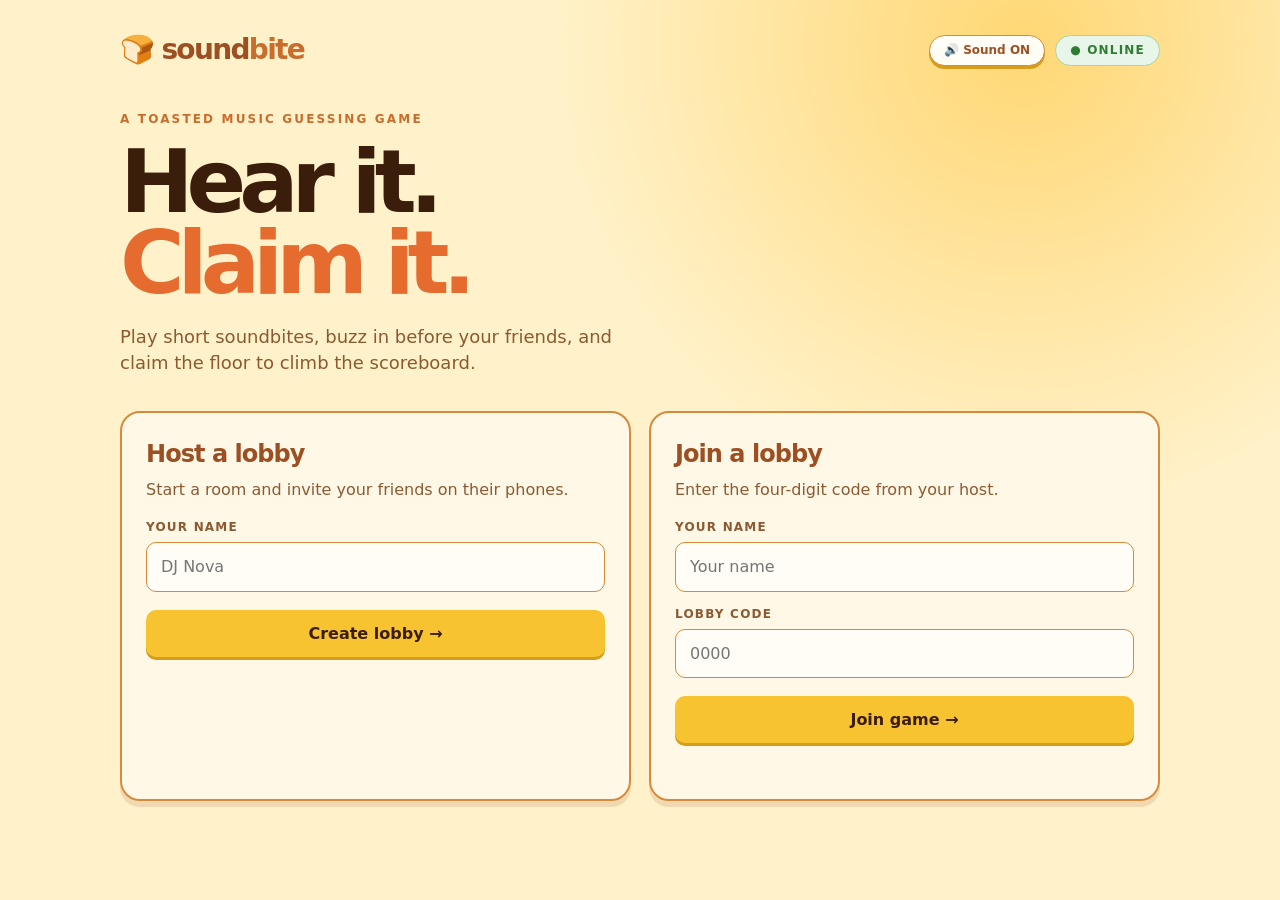
==== static/index.html @ 2cdb6af1 "File structure update" ====
<!doctype html>
<html lang="en">
<head>
  <meta charset="utf-8">
  <meta name="viewport" content="width=device-width, initial-scale=1">
  <title>Soundbite — Toasted Music Guessing</title>
  <link rel="stylesheet" href="styles.css">
</head>
<body>
<main>
  <!-- Global Top Header -->
  <header>
    <div class="brand">🍞 sound<span>bite</span></div>
    <div style="display:flex; align-items:center; gap:10px;">
      <button id="sound-toggle-btn" class="pill-btn sound-btn" title="Toggle audio on this device">🔊 Sound ON</button>
      <div id="connection-pill" class="pill conn-online">● Online</div>
    </div>
  </header>

  <!-- Sound Permission Prompt (if browser autoplay is blocked) -->
  <div id="sound-blocked-banner" class="sound-alert hidden">
    🎵 Audio is currently muted by your browser. <button id="enable-sound-btn" class="small-btn">Tap to enable audio</button>
  </div>

  <!-- SECTION 1: HOME -->
  <section id="home">
    <div class="hero">
      <div class="eyebrow">a toasted music guessing game</div>
      <h1>Hear it.<br><em>Claim it.</em></h1>
      <p>Play short soundbites, buzz in before your friends, and claim the floor to climb the scoreboard.</p>
    </div>

    <!-- Rejoin previous session if available -->
    <div id="rejoin-container" class="card hidden" style="margin-bottom: 20px; border-color: var(--orange);">
      <h3 style="margin: 0 0 6px; color: var(--crust);">Resume previous seat</h3>
      <p style="margin: 0 0 14px; font-size: 14px;">Found an active session from this device.</p>
      <button id="btn-rejoin-last" class="wide" style="background: var(--lime);">Rejoin Lobby</button>
    </div>

    <div class="grid">
      <form class="card" id="host-form">
        <h2>Host a lobby</h2>
        <p>Start a room and invite your friends on their phones.</p>
        <label for="host-name">Your name</label>
        <input id="host-name" maxlength="24" placeholder="DJ Nova" required autocomplete="off">
        <button class="wide" type="submit">Create lobby <span>→</span></button>
        <div class="error" id="host-error"></div>
      </form>

      <form class="card" id="join-form">
        <h2>Join a lobby</h2>
        <p>Enter the four-digit code from your host.</p>
        <label for="join-name">Your name</label>
        <input id="join-name" maxlength="24" placeholder="Your name" required autocomplete="off">
        <label for="join-code">Lobby code</label>
        <input id="join-code" inputmode="numeric" pattern="\d{4}" maxlength="4" placeholder="0000" required autocomplete="off">
        <button class="wide" type="submit">Join game <span>→</span></button>
        <div class="error" id="join-error"></div>
      </form>
    </div>
  </section>

  <!-- SECTION 2: LOBBY -->
  <section id="lobby" class="hidden">
    <div class="topline">
      <div>
        <div class="code"><small>lobby code</small><span id="lobby-code">0000</span></div>
      </div>
      <button class="secondary" id="btn-leave-lobby">Leave lobby</button>
    </div>

    <div class="grid" style="margin-top:26px">
      <!-- Player Roster -->
      <div class="card">
        <h2>Players <span id="player-count">(0)</span></h2>
        <p>Share the four-digit code. Anyone can join at any time.</p>
        <div class="players" id="lobby-players"></div>
      </div>

      <!-- Host Controls -->
      <div class="card" id="host-controls">
        <h2>Round Setup</h2>
        <p>Choose the game mode and playlist for the upcoming round.</p>
        <label for="mode-select">Game Mode</label>
        <select id="mode-select">
          <option value="race" selected>Typing Race (Everyone types)</option>
          <option value="buzzer">Buzzer Mode (Buzz & claim floor)</option>
        </select>

        <label for="playlist-select">Song Library</label>
        <select id="playlist-select"></select>

        <button class="wide" id="btn-start-round">Serve soundbite <span>▶</span></button>
        <div class="error" id="lobby-error"></div>
      </div>

      <!-- Player Waiting Card -->
      <div class="card hidden" id="waiting-card">
        <h2>You're in.</h2>
        <p>Wait for the host to serve the next soundbite.</p>
        <div class="wave">♪ ♫ ♪</div>
      </div>
    </div>
  </section>

  <!-- SECTION 3: ACTIVE GAME / ROUND -->
  <section id="game" class="hidden">
    <div class="topline">
      <div style="display:flex; align-items:center; gap:12px;">
        <div class="pill">lobby <span id="game-code">0000</span></div>
        <div id="game-mode-badge" class="pill" style="border-color:var(--bread);">Buzzer</div>
      </div>
      <div style="display:flex; align-items:center; gap:12px;">
        <div class="timer" id="round-timer">12s left</div>
        <button id="btn-leave-match" class="secondary" type="button">Leave match</button>
      </div>
    </div>

    <div class="game-layout" style="margin-top:18px">
      <div class="card">
        <h2 id="round-heading">Name that sound</h2>

        <!-- Soundbite Audio Player -->
        <div class="audio-box" id="audio-container">
          <div class="wave" id="audio-wave">♪ ♫ ♪</div>
          <div id="audio-status-hint" style="font-size:13px; color:var(--muted); margin-top:8px;">Listen closely...</div>
          <button id="play-sound-btn" class="secondary" type="button">▶ Play sound</button>
        </div>

        <!-- Buzzer Button -->
        <button id="buzz-btn" class="buzz-button buzz-waiting" type="button">
          🔔 BUZZ IN
        </button>

        <!-- Answer Form (Typing starts immediately!) -->
        <form id="answer-form" class="answer-row hidden" style="margin-top:16px;">
          <input id="answer-input" placeholder="Type the song title..." autocomplete="off" required>
          <button id="answer-submit-btn" type="submit">Submit</button>
        </form>

        <div class="status" id="answer-status"></div>

        <!-- REVEAL CARD (Appears when round is revealed) -->
        <div id="reveal-card" class="reveal-card hidden">
          <h3 id="reveal-title">Song Title</h3>
          <div id="reveal-winner" style="font-size:15px; font-weight:bold; color:var(--crust);"></div>

          <!-- Host Next Round Controls -->
          <div id="host-next-controls" class="hidden" style="margin-top: 18px; display:flex; gap:10px;">
            <button id="btn-next-round" style="flex:1;">Next Round ▶</button>
            <button id="btn-finish-game" class="secondary">End Game ⏹</button>
          </div>
        </div>

        <!-- Live Round Events Feed -->
        <div class="feed" id="game-feed"></div>
      </div>

      <!-- Scoreboard Sidebar -->
      <div class="card">
        <h2>Scoreboard</h2>
        <div class="players" id="game-scoreboard"></div>
      </div>
    </div>
  </section>

  <!-- DEBUG PANEL (Visible with ?debug=1) -->
  <aside id="debug-panel" class="debug-panel hidden">
    <div class="debug-header">
      <strong>🛠 Debug & Offline Demo Panel</strong>
      <button id="debug-toggle-expand" style="padding:2px 8px; font-size:11px;">Min</button>
    </div>
    <div id="debug-body" class="debug-body">
      <div class="debug-row">
        <label><input type="checkbox" id="debug-offline-toggle"> <strong>Simulate Disconnected</strong></label>
      </div>
      <div class="debug-row">
        <label><input type="checkbox" id="debug-pause-outbox"> Pause Outbox Flush</label>
      </div>
      <div class="debug-row">
        <label>Latency:
          <select id="debug-latency-select">
            <option value="0">0 ms (Instant)</option>
            <option value="200">200 ms (Normal 4G)</option>
            <option value="800">800 ms (High Lag)</option>
          </select>
        </label>
      </div>
      <hr style="border:0; border-top:1px solid rgba(255,255,255,0.15); margin:8px 0;">
      <div class="debug-telemetry">
        <div>Clock Offset: <span id="debug-offset">0</span> ms</div>
        <div>NTP RTT: <span id="debug-rtt">0</span> ms</div>
        <div>Conn State: <span id="debug-conn">online</span></div>
        <div>Outbox Queue: <span id="debug-outbox">0</span> actions</div>
        <div>Estimated Server Now: <span id="debug-server-time">0</span></div>
      </div>
    </div>
  </aside>
</main>

<script type="module" src="app.js?v=9"></script>
</body>
</html>
---- static/styles.css ----
:root {
  --ink: #3b1d0b;
  --muted: #8b5a32;
  --bg: #fff1c9;
  --panel: #fff9e9;
  --line: #d68b3c;
  --lime: #f7c331;
  --orange: #e56b2f;
  --bread: #c96d2d;
  --crust: #9c4f23;
  --green: #2e7d32;
  --red: #c62828;
}

* { box-sizing: border-box; }

body {
  margin: 0;
  background: radial-gradient(circle at 80% 5%, #ffd875 0, transparent 35%), var(--bg);
  color: var(--ink);
  font: 16px/1.45 Inter, ui-sans-serif, system-ui, sans-serif;
  min-height: 100vh;
}

main {
  width: min(1040px, calc(100% - 32px));
  margin: auto;
  padding: 30px 0 64px;
  position: relative;
}

header {
  display: flex;
  justify-content: space-between;
  align-items: center;
  margin-bottom: 40px;
}

.brand {
  font-weight: 900;
  letter-spacing: -.06em;
  font-size: 28px;
  color: var(--crust);
}
.brand span { color: var(--bread); }

.pill {
  border: 1px solid var(--line);
  padding: 6px 14px;
  border-radius: 99px;
  color: var(--muted);
  font-size: 12px;
  text-transform: uppercase;
  letter-spacing: .1em;
  font-weight: 700;
  display: inline-flex;
  align-items: center;
  gap: 6px;
}

.pill-btn {
  border: 1px solid var(--line);
  padding: 6px 14px;
  border-radius: 99px;
  background: #fffdf5;
  color: var(--crust);
  font-size: 12px;
  font-weight: 800;
  cursor: pointer;
}

.conn-online { background: #e8f5e9; color: #2e7d32; border-color: #a5d6a7; }
.conn-reconnecting { background: #fffde7; color: #f57f17; border-color: #fff59d; }
.conn-offline { background: #ffebee; color: #c62828; border-color: #ef9a9a; }

.sound-alert {
  background: #fff3cd;
  border: 1px solid #ffeeba;
  color: #856404;
  padding: 10px 16px;
  border-radius: 10px;
  margin-bottom: 20px;
  font-size: 14px;
  display: flex;
  justify-content: space-between;
  align-items: center;
}
.small-btn {
  padding: 4px 10px;
  font-size: 12px;
  border-radius: 6px;
  border: 1px solid #d68b3c;
  background: var(--lime);
  color: var(--ink);
  font-weight: bold;
  cursor: pointer;
  margin: 0;
  width: auto;
}

.hero { max-width: 700px; margin-bottom: 35px; }
.eyebrow {
  color: var(--bread);
  font-weight: 900;
  text-transform: uppercase;
  letter-spacing: .18em;
  font-size: 12px;
  margin-bottom: 14px;
}
h1 {
  font-size: clamp(48px, 8vw, 88px);
  letter-spacing: -.08em;
  line-height: .92;
  margin: 0 0 20px;
}
h1 em { color: var(--orange); font-style: normal; }
.hero p { color: var(--muted); font-size: 18px; max-width: 520px; margin: 0; }

.grid { display: grid; grid-template-columns: repeat(2, minmax(0, 1fr)); gap: 18px; }
.game-layout { display: grid; grid-template-columns: 1.35fr .65fr; gap: 18px; }

.card {
  background: rgba(255, 249, 233, .95);
  border: 2px solid var(--line);
  border-radius: 20px;
  padding: 24px;
  box-shadow: 0 6px 0 rgba(156, 79, 35, .15);
}
.card h2 { margin: 0 0 6px; letter-spacing: -.04em; font-size: 24px; color: var(--crust); }
.card p { color: var(--muted); margin: 0 0 18px; }

label {
  color: var(--muted);
  display: block;
  font-size: 12px;
  text-transform: uppercase;
  letter-spacing: .1em;
  margin: 14px 0 6px;
  font-weight: 700;
}
input, select, button { font: inherit; border-radius: 10px; }
input, select {
  width: 100%;
  padding: 12px 14px;
  border: 1px solid var(--line);
  background: #fffdf5;
  color: var(--ink);
  outline: none;
}
input:focus, select:focus { border-color: var(--orange); }

button {
  border: 0;
  padding: 12px 16px;
  font-weight: 800;
  cursor: pointer;
  background: var(--lime);
  color: var(--ink);
  box-shadow: 0 3px 0 #d59d1b;
}
button.secondary {
  background: transparent;
  color: var(--crust);
  border: 1px solid var(--line);
  box-shadow: none;
}
button:disabled { opacity: .45; cursor: not-allowed; }
.wide { width: 100%; margin-top: 18px; }
.error { color: var(--orange); min-height: 22px; margin-top: 10px; font-size: 14px; }
.hidden { display: none !important; }

.topline { display: flex; justify-content: space-between; align-items: center; gap: 20px; }
.code { color: var(--crust); font: 900 44px/1 monospace; letter-spacing: .08em; }
.code small { font: 12px sans-serif; color: var(--muted); display: block; letter-spacing: .1em; margin-bottom: 6px; }

.players { margin: 20px 0; display: grid; gap: 8px; }
.player {
  padding: 12px 14px;
  border: 1px solid var(--line);
  border-radius: 12px;
  display: flex;
  justify-content: space-between;
  align-items: center;
  background: #fffdf8;
}
.player.dimmed { opacity: 0.45; }
.score { color: var(--crust); font-weight: 800; }
.dot { display: inline-block; width: 8px; height: 8px; border-radius: 50%; margin-right: 8px; }
.dot.online { background: #2e7d32; }
.dot.offline { background: #b0bec5; }

.audio-box {
  text-align: center;
  padding: 30px 16px;
  background: #ffe3a2;
  border: 2px dashed var(--bread);
  border-radius: 16px;
  margin: 16px 0;
  position: relative;
  overflow: hidden;
}
.wave {
  font-size: 40px;
  letter-spacing: 8px;
  color: var(--orange);
  animation: pulse 1.2s ease-in-out infinite alternate;
}
@keyframes pulse {
  from { opacity: .35; transform: scaleY(.75); }
  to { opacity: 1; transform: scaleY(1.05); }
}

.timer { color: var(--orange); font-weight: 800; font-size: 20px; }

/* Tactile Big Buzzer Button with states */
.buzz-button {
  width: 100%;
  font-size: 24px;
  padding: 22px;
  border-radius: 16px;
  text-transform: uppercase;
  letter-spacing: 0.05em;
  transition: all 0.15s ease;
  user-select: none;
  touch-action: manipulation;
  margin-top: 10px;
}
.buzz-waiting {
  background: var(--orange);
  color: #fff9ea;
  box-shadow: 0 6px 0 #a94116;
}
.buzz-waiting:active {
  transform: translateY(4px);
  box-shadow: 0 2px 0 #a94116;
}
.buzz-confirming {
  background: #ffa726;
  color: #fff;
  box-shadow: 0 4px 0 #e65100;
  animation: pulse-border 0.8s infinite alternate;
}
.buzz-locking {
  background: #ab47bc;
  color: #fff;
  box-shadow: 0 4px 0 #7b1fa2;
}
.buzz-floor-holder {
  background: #43a047;
  color: #fff;
  box-shadow: 0 6px 0 #2e7d32;
}
.buzz-floor-other {
  background: #78909c;
  color: #eceff1;
  box-shadow: 0 4px 0 #455a64;
  cursor: not-allowed;
}
.buzz-eliminated {
  background: #e0e0e0;
  color: #9e9e9e;
  box-shadow: none;
  cursor: not-allowed;
}

.answer-row { display: flex; gap: 10px; }
.answer-row input { flex: 1; }
.answer-row button { white-space: nowrap; width: auto; margin: 0; }

.feed { margin-top: 16px; color: var(--muted); font-size: 14px; }
.feed b { color: var(--crust); }
.status { color: var(--orange); min-height: 24px; margin-top: 12px; font-weight: 700; }

.reveal-card {
  background: #fff2d6;
  border: 2px solid var(--bread);
  border-radius: 14px;
  padding: 16px 20px;
  margin-top: 16px;
}
.reveal-card h3 { margin: 0; font-size: 20px; color: var(--crust); }

/* Debug Panel */
.debug-panel {
  position: fixed;
  bottom: 12px;
  right: 12px;
  background: rgba(38, 22, 12, 0.95);
  color: #ffe6c4;
  border: 1px solid var(--line);
  border-radius: 12px;
  padding: 12px 16px;
  font-size: 12px;
  max-width: 320px;
  z-index: 9999;
  box-shadow: 0 8px 24px rgba(0, 0, 0, 0.35);
}
.debug-header { display: flex; justify-content: space-between; align-items: center; margin-bottom: 8px; }
.debug-row { margin: 6px 0; }
.debug-row select { padding: 4px; font-size: 11px; width: auto; color: #000; }
.debug-telemetry { line-height: 1.6; font-family: monospace; }

@media (max-width: 700px) {
  main { padding-top: 20px; }
  header { margin-bottom: 30px; }
  .grid, .game-layout { grid-template-columns: 1fr; }
  .card { padding: 18px; }
  .code { font-size: 36px; }
}
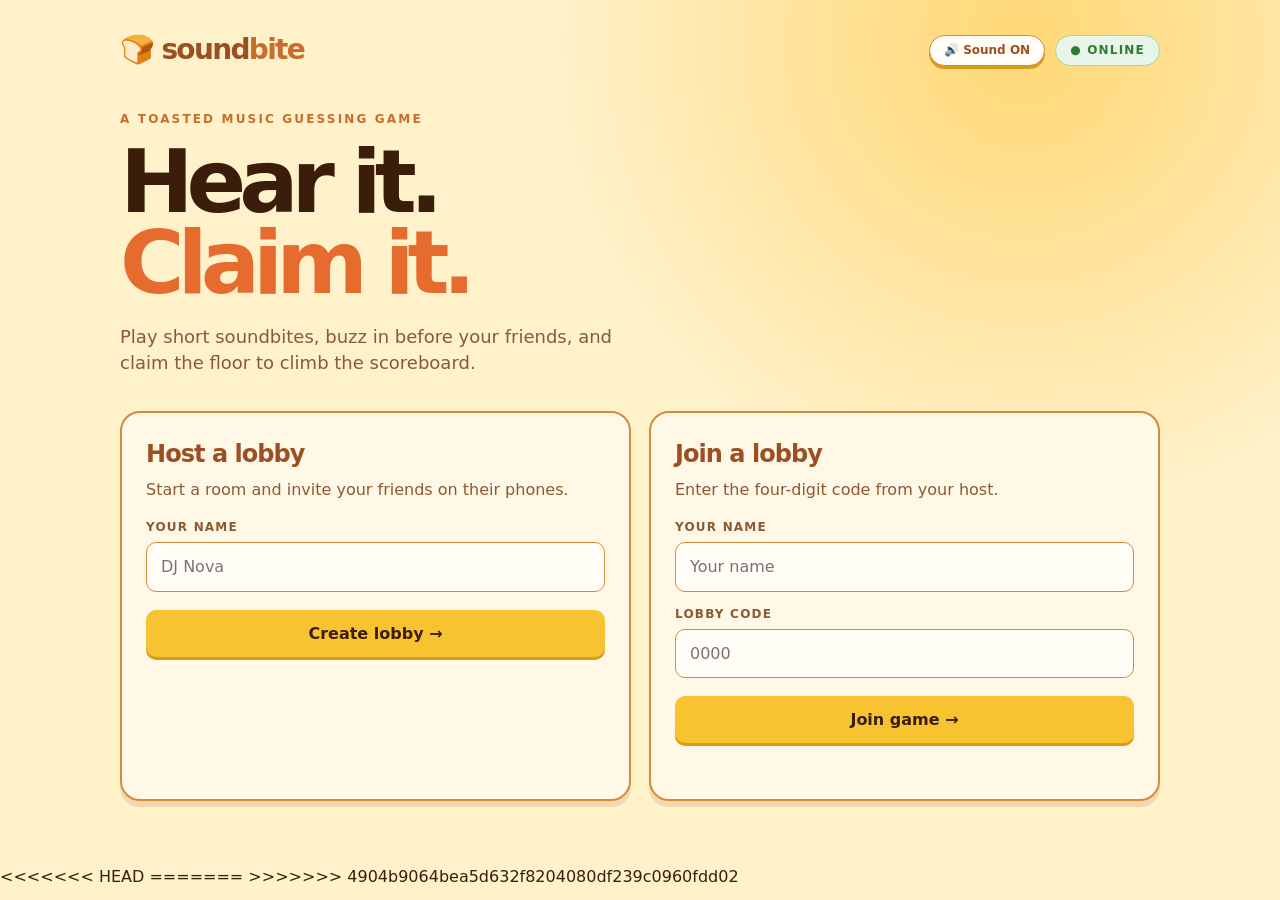
==== commit 981260f9: "AK added qrcode" ====
--- a/static/index.html
+++ b/static/index.html
@@ -65,6 +65,7 @@
     <div class="topline">
       <div>
         <div class="code"><small>lobby code</small><span id="lobby-code">0000</span></div>
+        <div id="join-qr"></div>
       </div>
       <button class="secondary" id="btn-leave-lobby">Leave lobby</button>
     </div>
@@ -87,12 +88,26 @@
           <option value="buzzer">Buzzer Mode (Buzz & claim floor)</option>
         </select>
 
+        <label for="audio-direction-select">Song direction</label>
+        <select id="audio-direction-select">
+          <option value="normal" selected>Normal</option>
+          <option value="reverse">Reversed</option>
+        </select>
+
         <label for="playlist-select">Song Library</label>
         <select id="playlist-select"></select>
 
         <button class="wide" id="btn-start-round">Serve soundbite <span>▶</span></button>
         <div class="error" id="lobby-error"></div>
       </div>
+
+      <form class="card" id="upload-form">
+        <h2>Add your own MP3</h2>
+        <p>Upload a song for everyone in this lobby to use.</p>
+        <input id="mp3-files" type="file" accept=".mp3,audio/mpeg" multiple>
+        <button class="wide" type="submit">Upload MP3s</button>
+        <div class="error" id="upload-status"></div>
+      </form>
 
       <!-- Player Waiting Card -->
       <div class="card hidden" id="waiting-card">
@@ -120,10 +135,15 @@
       <div class="card">
         <h2 id="round-heading">Name that sound</h2>
 
-        <!-- Soundbite Audio Player -->
+        <!-- Soundbite Audio Player & Hidden YouTube Mount -->
         <div class="audio-box" id="audio-container">
           <div class="wave" id="audio-wave">♪ ♫ ♪</div>
           <div id="audio-status-hint" style="font-size:13px; color:var(--muted); margin-top:8px;">Listen closely...</div>
+          <!-- Hidden YouTube Player Container (min 200x200 for API compliance, hidden behind curtain) -->
+          <div id="youtube-curtain" class="youtube-curtain">
+            <div id="youtube-player-mount"></div>
+            <div id="youtube-direct-mount"></div>
+          </div>
           <button id="play-sound-btn" class="secondary" type="button">▶ Play sound</button>
         </div>
 
@@ -143,6 +163,7 @@
         <!-- REVEAL CARD (Appears when round is revealed) -->
         <div id="reveal-card" class="reveal-card hidden">
           <h3 id="reveal-title">Song Title</h3>
+          <p id="reveal-artist" style="margin: 4px 0 14px; font-weight:600; color:var(--muted);">Artist Name</p>
           <div id="reveal-winner" style="font-size:15px; font-weight:bold; color:var(--crust);"></div>
 
           <!-- Host Next Round Controls -->
@@ -198,6 +219,10 @@
   </aside>
 </main>
 
-<script type="module" src="app.js?v=9"></script>
+<<<<<<< HEAD
+<script src="vendor/qrcode.js"></script>
+=======
+>>>>>>> 4904b9064bea5d632f8204080df239c0960fdd02
+<script type="module" src="app.js?v=11"></script>
 </body>
 </html>
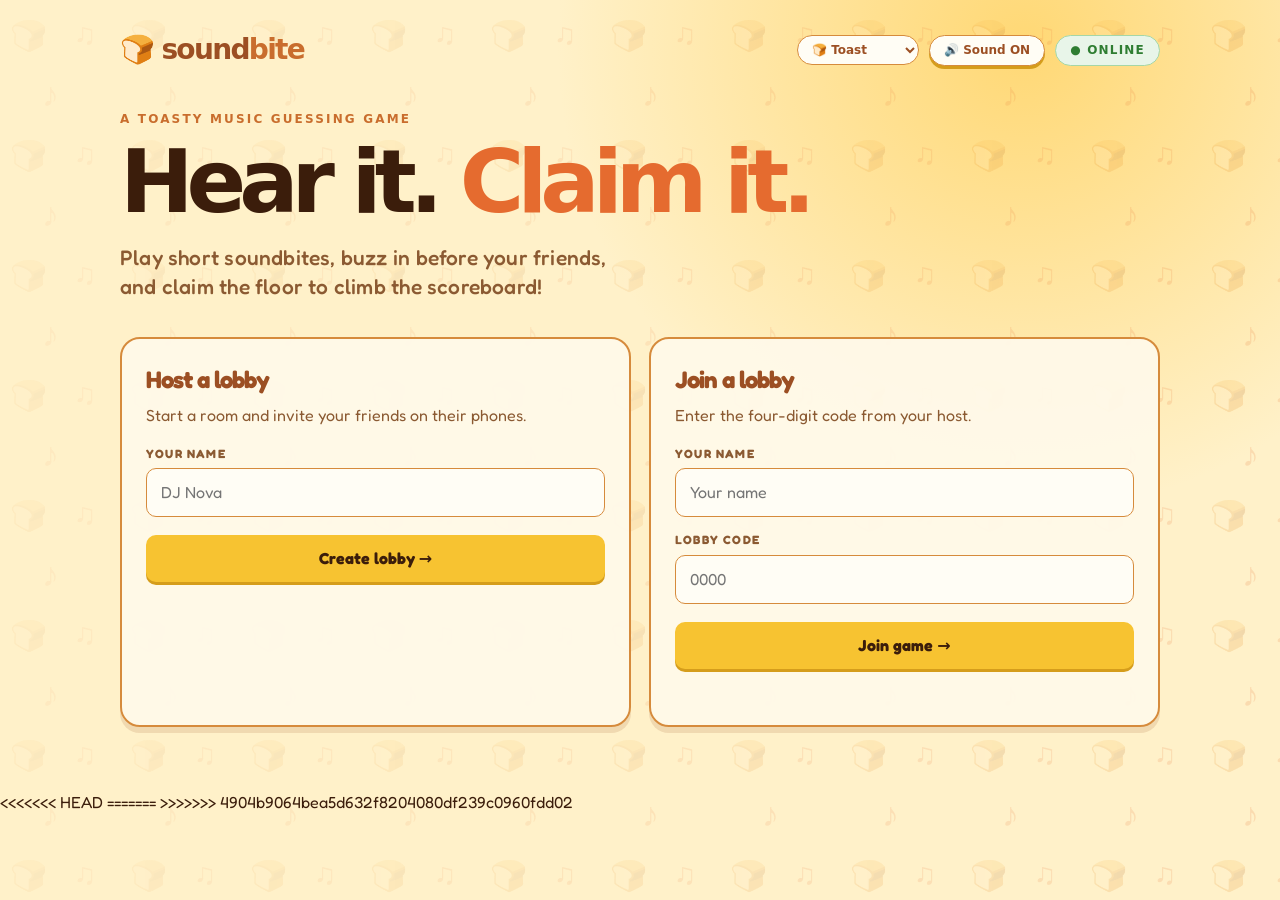
==== commit 026ef061: "Ive made changes to the frontend." ====
--- a/static/index.html
+++ b/static/index.html
@@ -3,15 +3,25 @@
 <head>
   <meta charset="utf-8">
   <meta name="viewport" content="width=device-width, initial-scale=1">
-  <title>Soundbite — Toasted Music Guessing</title>
+  <title>Soundbite — Toasty Music Guessing</title>
   <link rel="stylesheet" href="styles.css">
+  <!-- Apply the saved colour theme before the page draws (avoids a flash of the default theme) -->
+  <script>
+    try { document.documentElement.dataset.theme = localStorage.getItem('soundbite_theme') || 'toast'; } catch (e) {}
+  </script>
 </head>
 <body>
 <main>
   <!-- Global Top Header -->
   <header>
     <div class="brand">🍞 sound<span>bite</span></div>
-    <div style="display:flex; align-items:center; gap:10px;">
+    <div style="display:flex; align-items:center; gap:10px; flex-wrap:wrap; justify-content:flex-end;">
+      <select id="theme-select" class="pill-btn" title="Colour theme" aria-label="Colour theme">
+        <option value="toast">🍞 Toast</option>
+        <option value="midnight">🌙 Midnight</option>
+        <option value="mint">🌿 Mint</option>
+        <option value="berry">🍓 Berry</option>
+      </select>
       <button id="sound-toggle-btn" class="pill-btn sound-btn" title="Toggle audio on this device">🔊 Sound ON</button>
       <div id="connection-pill" class="pill conn-online">● Online</div>
     </div>
@@ -25,9 +35,9 @@
   <!-- SECTION 1: HOME -->
   <section id="home">
     <div class="hero">
-      <div class="eyebrow">a toasted music guessing game</div>
-      <h1>Hear it.<br><em>Claim it.</em></h1>
-      <p>Play short soundbites, buzz in before your friends, and claim the floor to climb the scoreboard.</p>
+      <div class="eyebrow">a toasty music guessing game</div>
+      <h1>Hear it. <em>Claim it.</em></h1>
+      <p>Play short soundbites, buzz in before your friends, and claim the floor to climb the scoreboard! </p>
     </div>
 
     <!-- Rejoin previous session if available -->
@@ -74,14 +84,14 @@
       <!-- Player Roster -->
       <div class="card">
         <h2>Players <span id="player-count">(0)</span></h2>
-        <p>Share the four-digit code. Anyone can join at any time.</p>
+        <p>Share the four-digit code or the QR code presented above. Anyone can join at any time.</p>
         <div class="players" id="lobby-players"></div>
       </div>
 
       <!-- Host Controls -->
       <div class="card" id="host-controls">
         <h2>Round Setup</h2>
-        <p>Choose the game mode and playlist for the upcoming round.</p>
+        <p>Choose the game mode, song direction and playlist for the upcoming round.</p>
         <label for="mode-select">Game Mode</label>
         <select id="mode-select">
           <option value="race" selected>Typing Race (Everyone types)</option>
@@ -223,6 +233,6 @@
 <script src="vendor/qrcode.js"></script>
 =======
 >>>>>>> 4904b9064bea5d632f8204080df239c0960fdd02
-<script type="module" src="app.js?v=11"></script>
+<script type="module" src="app.js?v=15"></script>
 </body>
 </html>
--- a/static/styles.css
+++ b/static/styles.css
@@ -10,16 +10,117 @@
   --crust: #9c4f23;
   --green: #2e7d32;
   --red: #c62828;
+  --glow: #ffd875;            /* soft blob in the top-right corner */
+  --surface: #fffdf5;         /* inputs, pill buttons */
+  --surface-2: #fffdf8;       /* player rows */
+  --card-bg: rgba(255, 249, 233, .95);
+  --card-shadow: rgba(156, 79, 35, .15);
+  --btn-text: var(--ink);     /* text on the main (yellow) buttons */
+  --btn-shadow: #d59d1b;
+  --audio-bg: #ffe3a2;
+  --reveal-bg: #fff2d6;
+  --pattern-opacity: .16;
+}
+
+/* ---------- Colour themes (picked with the theme dropdown in the header) ---------- */
+:root[data-theme="midnight"] {
+  color-scheme: dark;
+  --ink: #f3eefe;
+  --muted: #a99fc4;
+  --bg: #14121f;
+  --panel: #1d1a2e;
+  --line: #4b3f72;
+  --lime: #a78bfa;
+  --orange: #f472b6;
+  --bread: #c084fc;
+  --crust: #e9d5ff;
+  --glow: #3b2a6b;
+  --surface: #1d1a2e;
+  --surface-2: #221e36;
+  --card-bg: rgba(29, 26, 46, .95);
+  --card-shadow: rgba(0, 0, 0, .35);
+  --btn-text: #14121f;
+  --btn-shadow: #7c5cd6;
+  --audio-bg: #2a2347;
+  --reveal-bg: #2a2347;
+  --pattern-opacity: .12;
+}
+:root[data-theme="mint"] {
+  --ink: #0d3b3a;
+  --muted: #3f7a76;
+  --bg: #e6f7f5;
+  --panel: #f0fdfa;
+  --line: #4fb3a9;
+  --lime: #2dd4bf;
+  --orange: #0284c7;
+  --bread: #14b8a6;
+  --crust: #0f766e;
+  --glow: #a7f3d0;
+  --surface: #f6fffd;
+  --surface-2: #f2fbfa;
+  --card-bg: rgba(240, 253, 250, .95);
+  --card-shadow: rgba(15, 118, 110, .15);
+  --btn-shadow: #14a394;
+  --audio-bg: #c9f2ec;
+  --reveal-bg: #dcf7f2;
+}
+:root[data-theme="berry"] {
+  --ink: #4a0d2b;
+  --muted: #9b4a6f;
+  --bg: #fff0f5;
+  --panel: #fff5fa;
+  --line: #e47aa5;
+  --lime: #ff8fb8;
+  --orange: #e0367a;
+  --bread: #d1477f;
+  --crust: #a3245a;
+  --glow: #ffc2d9;
+  --surface: #fff8fb;
+  --surface-2: #fffafc;
+  --card-bg: rgba(255, 245, 250, .95);
+  --card-shadow: rgba(163, 36, 90, .15);
+  --btn-shadow: #d9668f;
+  --audio-bg: #ffd6e6;
+  --reveal-bg: #ffe4ef;
+}
+
+#theme-select {
+  width: auto;
+  padding: 6px 10px;
+  background: var(--surface);
 }
 
 * { box-sizing: border-box; }
 
 body {
   margin: 0;
-  background: radial-gradient(circle at 80% 5%, #ffd875 0, transparent 35%), var(--bg);
+  background: radial-gradient(circle at 80% 5%, var(--glow) 0, transparent 35%), var(--bg);
   color: var(--ink);
   font: 16px/1.45 Inter, ui-sans-serif, system-ui, sans-serif;
   min-height: 100vh;
+}
+
+body::before {
+  content: "";
+  position: fixed;
+  inset: 0;
+  z-index: -1;
+  /* Fade: strongest on the right, fainter (but still there) on the left */
+  -webkit-mask-image: linear-gradient(to left, #000 0%, rgba(0, 0, 0, .35) 90%);
+  mask-image: linear-gradient(to left, #000 0%, rgba(0, 0, 0, .35) 90%);
+  pointer-events: none;
+  opacity: var(--pattern-opacity);
+  background-image: url("data:image/svg+xml,%3Csvg xmlns='http://www.w3.org/2000/svg' width='120' height='120'%3E%3Ctext x='10' y='46' font-size='30'%3E%F0%9F%8D%9E%3C/text%3E%3Ctext x='74' y='44' font-size='30' fill='%23e56b2f'%3E%E2%99%AB%3C/text%3E%3Ctext x='42' y='106' font-size='34' fill='%23e56b2f'%3E%E2%99%AA%3C/text%3E%3C/svg%3E");
+  background-size: 120px 120px;
+  animation: pattern-scroll 12s linear infinite;
+}
+@keyframes pattern-scroll {
+  /* Moves right to left; the fade stays still */
+  from { background-position: 0 0; }
+  to   { background-position: -120px 0; }
+}
+@media (prefers-reduced-motion: reduce) {
+  body::before { animation: none; }
 }
 
 main {
@@ -33,6 +134,8 @@
   display: flex;
   justify-content: space-between;
   align-items: center;
+  flex-wrap: wrap; /* on phones, the controls drop below the logo instead of squashing it */
+  gap: 10px;
   margin-bottom: 40px;
 }
 
@@ -41,6 +144,7 @@
   letter-spacing: -.06em;
   font-size: 28px;
   color: var(--crust);
+  white-space: nowrap;
 }
 .brand span { color: var(--bread); }
 
@@ -62,7 +166,7 @@
   border: 1px solid var(--line);
   padding: 6px 14px;
   border-radius: 99px;
-  background: #fffdf5;
+  background: var(--surface);
   color: var(--crust);
   font-size: 12px;
   font-weight: 800;
@@ -89,7 +193,7 @@
   padding: 4px 10px;
   font-size: 12px;
   border-radius: 6px;
-  border: 1px solid #d68b3c;
+  border: 1px solid var(--line);
   background: var(--lime);
   color: var(--ink);
   font-weight: bold;
@@ -116,15 +220,38 @@
 h1 em { color: var(--orange); font-style: normal; }
 .hero p { color: var(--muted); font-size: 18px; max-width: 520px; margin: 0; }
 
+/* Fredoka: round, friendly font for the home page tagline (stored locally so it works offline) */
+@font-face {
+  font-family: 'Fredoka';
+  font-style: normal;
+  font-weight: 300 700;
+  font-display: swap;
+  src: url('fonts/fredoka-latin.woff2') format('woff2');
+}
+/* Fredoka for the tagline and everything below it (cards, forms, buttons, lobby, game) */
+body {
+  font-family: 'Fredoka', Inter, ui-sans-serif, system-ui, sans-serif;
+}
+/* ...but keep the original font for the top of the page: header, eyebrow and big headline */
+header, .eyebrow, h1 {
+  font-family: Inter, ui-sans-serif, system-ui, sans-serif;
+}
+.hero p {
+  font-weight: 500;
+  font-size: 21px;
+  line-height: 1.4;
+  letter-spacing: .01em;
+}
+
 .grid { display: grid; grid-template-columns: repeat(2, minmax(0, 1fr)); gap: 18px; }
 .game-layout { display: grid; grid-template-columns: 1.35fr .65fr; gap: 18px; }
 
 .card {
-  background: rgba(255, 249, 233, .95);
+  background: var(--card-bg);
   border: 2px solid var(--line);
   border-radius: 20px;
   padding: 24px;
-  box-shadow: 0 6px 0 rgba(156, 79, 35, .15);
+  box-shadow: 0 6px 0 var(--card-shadow);
 }
 .card h2 { margin: 0 0 6px; letter-spacing: -.04em; font-size: 24px; color: var(--crust); }
 .card p { color: var(--muted); margin: 0 0 18px; }
@@ -143,7 +270,7 @@
   width: 100%;
   padding: 12px 14px;
   border: 1px solid var(--line);
-  background: #fffdf5;
+  background: var(--surface);
   color: var(--ink);
   outline: none;
 }
@@ -155,8 +282,8 @@
   font-weight: 800;
   cursor: pointer;
   background: var(--lime);
-  color: var(--ink);
-  box-shadow: 0 3px 0 #d59d1b;
+  color: var(--btn-text);
+  box-shadow: 0 3px 0 var(--btn-shadow);
 }
 button.secondary {
   background: transparent;
@@ -166,12 +293,69 @@
 }
 button:disabled { opacity: .45; cursor: not-allowed; }
 .wide { width: 100%; margin-top: 18px; }
+
+/* Home + lobby buttons: lift on hover, squish on press, bounce after click */
+:is(#home, #lobby) button {
+  transition: transform .15s ease, box-shadow .15s ease, filter .15s ease, background-color .15s ease;
+}
+:is(#home, #lobby) button span {
+  display: inline-block;
+  transition: transform .2s ease;
+}
+:is(#home, #lobby) button:not(.secondary):not(:disabled):hover {
+  transform: translateY(-3px) scale(1.02);
+  box-shadow: 0 6px 0 var(--btn-shadow);
+  filter: brightness(1.05);
+}
+:is(#home, #lobby) button:not(:disabled):hover span {
+  transform: translateX(5px); /* arrow nudges right */
+}
+:is(#home, #lobby) button:not(.secondary):not(:disabled):active {
+  transform: translateY(2px) scale(.98);
+  box-shadow: 0 1px 0 var(--btn-shadow);
+  transition-duration: .05s;
+}
+/* Outline buttons (e.g. "Leave lobby"): gentler lift + light fill */
+:is(#home, #lobby) button.secondary:not(:disabled):hover {
+  transform: translateY(-2px);
+  background-color: var(--surface);
+  box-shadow: 0 4px 0 var(--card-shadow);
+}
+:is(#home, #lobby) button.secondary:not(:disabled):active {
+  transform: translateY(1px) scale(.98);
+  box-shadow: none;
+  transition-duration: .05s;
+}
+:is(#home, #lobby) button.btn-pop {
+  animation: btn-pop .35s ease;
+}
+@keyframes btn-pop {
+  0%   { transform: scale(.96); }
+  45%  { transform: scale(1.05); }
+  100% { transform: scale(1); }
+}
+@media (prefers-reduced-motion: reduce) {
+  :is(#home, #lobby) button, :is(#home, #lobby) button span { transition: none; }
+  :is(#home, #lobby) button.btn-pop { animation: none; }
+}
 .error { color: var(--orange); min-height: 22px; margin-top: 10px; font-size: 14px; }
 .hidden { display: none !important; }
 
 .topline { display: flex; justify-content: space-between; align-items: center; gap: 20px; }
 .code { color: var(--crust); font: 900 44px/1 monospace; letter-spacing: .08em; }
-.code small { font: 12px sans-serif; color: var(--muted); display: block; letter-spacing: .1em; margin-bottom: 6px; }
+.code small { font: 12px 'Fredoka', sans-serif; color: var(--muted); display: block; letter-spacing: .1em; margin-bottom: 6px; }
+
+#join-qr { margin-top: 12px; }
+#join-qr svg {
+  display: block;
+  width: 220px;
+  height: 220px;
+  padding: 6px;
+  background: #fff; /* stays white in every theme so phones can scan it */
+  border: 4px solid var(--line);
+  border-radius: 16px;
+  box-shadow: 0 5px 0 var(--card-shadow);
+}
 
 .players { margin: 20px 0; display: grid; gap: 8px; }
 .player {
@@ -181,7 +365,7 @@
   display: flex;
   justify-content: space-between;
   align-items: center;
-  background: #fffdf8;
+  background: var(--surface-2);
 }
 .player.dimmed { opacity: 0.45; }
 .score { color: var(--crust); font-weight: 800; }
@@ -192,7 +376,7 @@
 .audio-box {
   text-align: center;
   padding: 30px 16px;
-  background: #ffe3a2;
+  background: var(--audio-bg);
   border: 2px dashed var(--bread);
   border-radius: 16px;
   margin: 16px 0;
@@ -208,6 +392,17 @@
 @keyframes pulse {
   from { opacity: .35; transform: scaleY(.75); }
   to { opacity: 1; transform: scaleY(1.05); }
+}
+
+/* YouTube container hidden behind opaque curtain */
+.youtube-curtain {
+  position: absolute;
+  top: -9999px;
+  left: -9999px;
+  width: 200px;
+  height: 200px;
+  opacity: 0;
+  pointer-events: none;
 }
 
 .timer { color: var(--orange); font-weight: 800; font-size: 20px; }
@@ -272,7 +467,7 @@
 .status { color: var(--orange); min-height: 24px; margin-top: 12px; font-weight: 700; }
 
 .reveal-card {
-  background: #fff2d6;
+  background: var(--reveal-bg);
   border: 2px solid var(--bread);
   border-radius: 14px;
   padding: 16px 20px;
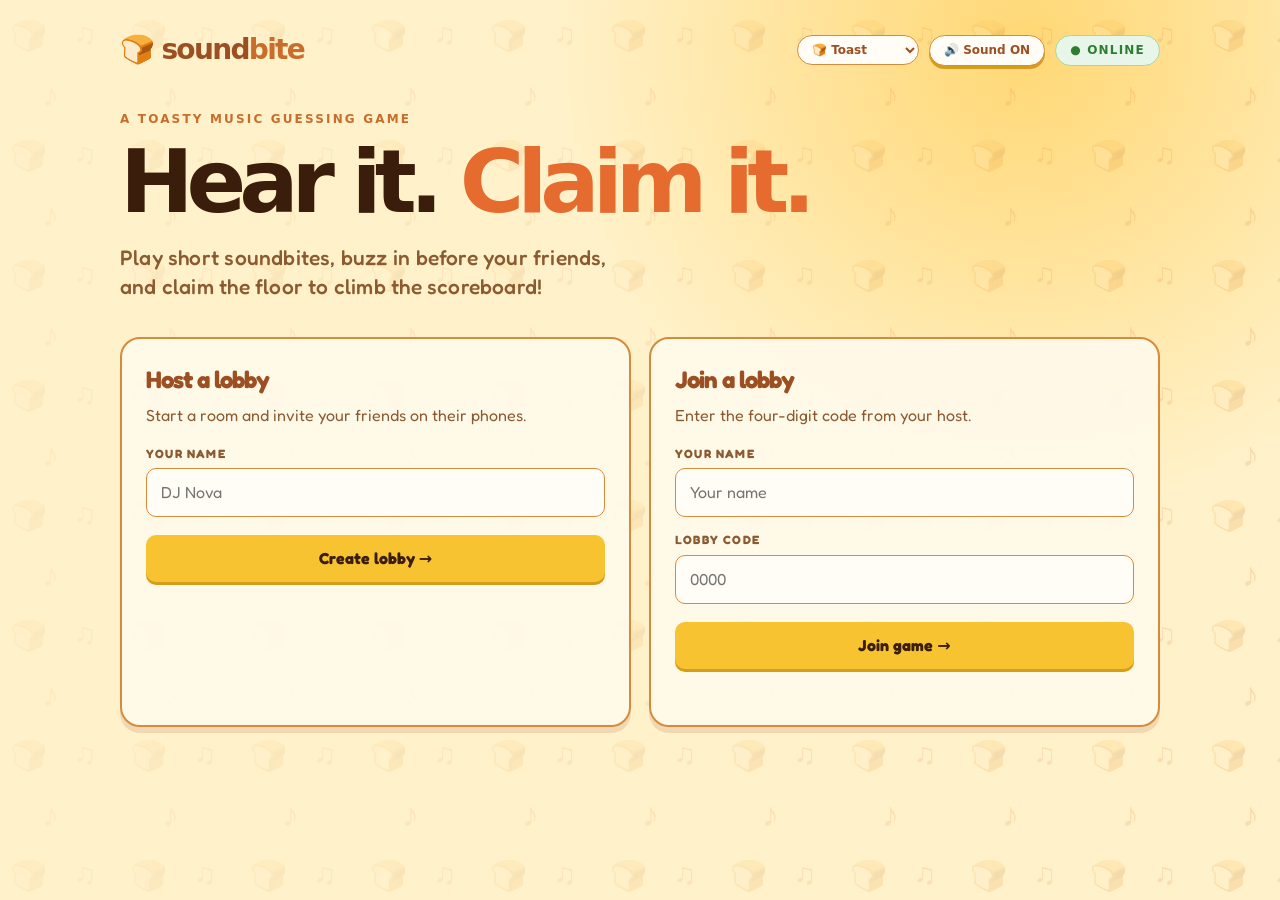
==== commit 4b4f9bc2: "Merge Benjamin-Woolsey-branch (folder playlists, no YouTube) into main Brings in the new file system" ====
--- a/static/index.html
+++ b/static/index.html
@@ -4,6 +4,8 @@
   <meta charset="utf-8">
   <meta name="viewport" content="width=device-width, initial-scale=1">
   <title>Soundbite — Toasty Music Guessing</title>
+  <!-- Tab icon: bread emoji -->
+  <link rel="icon" href="data:image/svg+xml,%3Csvg xmlns='http://www.w3.org/2000/svg' viewBox='0 0 100 100'%3E%3Ctext y='.9em' font-size='90'%3E%F0%9F%8D%9E%3C/text%3E%3C/svg%3E">
   <link rel="stylesheet" href="styles.css">
   <!-- Apply the saved colour theme before the page draws (avoids a flash of the default theme) -->
   <script>
@@ -145,15 +147,10 @@
       <div class="card">
         <h2 id="round-heading">Name that sound</h2>
 
-        <!-- Soundbite Audio Player & Hidden YouTube Mount -->
+        <!-- Soundbite Audio Player -->
         <div class="audio-box" id="audio-container">
           <div class="wave" id="audio-wave">♪ ♫ ♪</div>
           <div id="audio-status-hint" style="font-size:13px; color:var(--muted); margin-top:8px;">Listen closely...</div>
-          <!-- Hidden YouTube Player Container (min 200x200 for API compliance, hidden behind curtain) -->
-          <div id="youtube-curtain" class="youtube-curtain">
-            <div id="youtube-player-mount"></div>
-            <div id="youtube-direct-mount"></div>
-          </div>
           <button id="play-sound-btn" class="secondary" type="button">▶ Play sound</button>
         </div>
 
@@ -173,7 +170,6 @@
         <!-- REVEAL CARD (Appears when round is revealed) -->
         <div id="reveal-card" class="reveal-card hidden">
           <h3 id="reveal-title">Song Title</h3>
-          <p id="reveal-artist" style="margin: 4px 0 14px; font-weight:600; color:var(--muted);">Artist Name</p>
           <div id="reveal-winner" style="font-size:15px; font-weight:bold; color:var(--crust);"></div>
 
           <!-- Host Next Round Controls -->
@@ -229,10 +225,7 @@
   </aside>
 </main>
 
-<<<<<<< HEAD
 <script src="vendor/qrcode.js"></script>
-=======
->>>>>>> 4904b9064bea5d632f8204080df239c0960fdd02
-<script type="module" src="app.js?v=15"></script>
+<script type="module" src="app.js?v=16"></script>
 </body>
 </html>
--- a/static/styles.css
+++ b/static/styles.css
@@ -394,17 +394,6 @@
   to { opacity: 1; transform: scaleY(1.05); }
 }
 
-/* YouTube container hidden behind opaque curtain */
-.youtube-curtain {
-  position: absolute;
-  top: -9999px;
-  left: -9999px;
-  width: 200px;
-  height: 200px;
-  opacity: 0;
-  pointer-events: none;
-}
-
 .timer { color: var(--orange); font-weight: 800; font-size: 20px; }
 
 /* Tactile Big Buzzer Button with states */
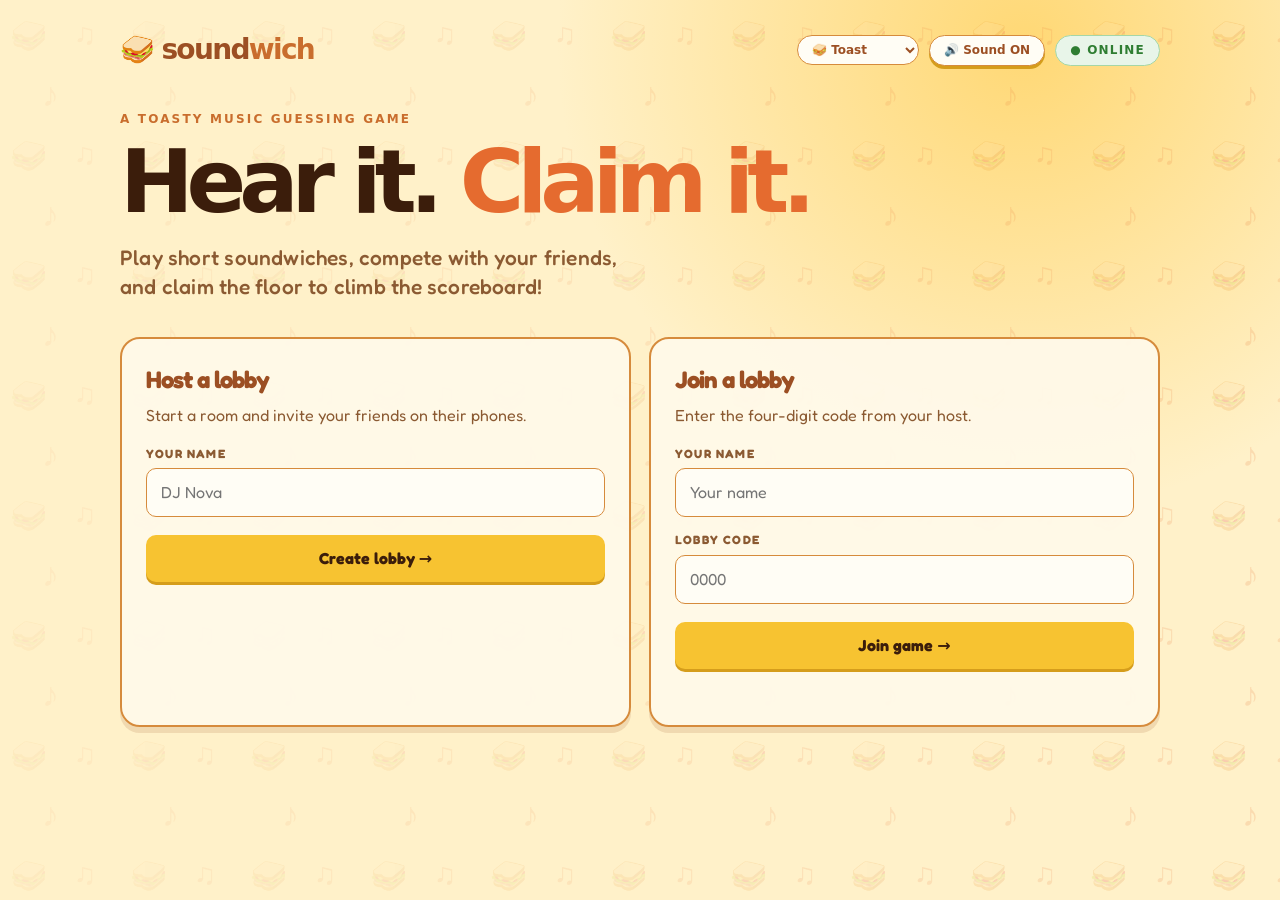
==== commit 44c7febf: "Added randomizer, slow, speed up song and changed title and them" ====
--- a/static/index.html
+++ b/static/index.html
@@ -3,9 +3,9 @@
 <head>
   <meta charset="utf-8">
   <meta name="viewport" content="width=device-width, initial-scale=1">
-  <title>Soundbite — Toasty Music Guessing</title>
-  <!-- Tab icon: bread emoji -->
-  <link rel="icon" href="data:image/svg+xml,%3Csvg xmlns='http://www.w3.org/2000/svg' viewBox='0 0 100 100'%3E%3Ctext y='.9em' font-size='90'%3E%F0%9F%8D%9E%3C/text%3E%3C/svg%3E">
+  <title>Soundwich — Toasty Music Guessing</title>
+  <!-- Tab icon: sandwich emoji -->
+  <link rel="icon" href="data:image/svg+xml,%3Csvg xmlns='http://www.w3.org/2000/svg' viewBox='0 0 100 100'%3E%3Ctext y='.9em' font-size='90'%3E%F0%9F%A5%AA%3C/text%3E%3C/svg%3E">
   <link rel="stylesheet" href="styles.css">
   <!-- Apply the saved colour theme before the page draws (avoids a flash of the default theme) -->
   <script>
@@ -16,10 +16,10 @@
 <main>
   <!-- Global Top Header -->
   <header>
-    <div class="brand">🍞 sound<span>bite</span></div>
+    <div class="brand">🥪 sound<span>wich</span></div>
     <div style="display:flex; align-items:center; gap:10px; flex-wrap:wrap; justify-content:flex-end;">
       <select id="theme-select" class="pill-btn" title="Colour theme" aria-label="Colour theme">
-        <option value="toast">🍞 Toast</option>
+        <option value="toast">🥪 Toast</option>
         <option value="midnight">🌙 Midnight</option>
         <option value="mint">🌿 Mint</option>
         <option value="berry">🍓 Berry</option>
@@ -39,7 +39,7 @@
     <div class="hero">
       <div class="eyebrow">a toasty music guessing game</div>
       <h1>Hear it. <em>Claim it.</em></h1>
-      <p>Play short soundbites, buzz in before your friends, and claim the floor to climb the scoreboard! </p>
+      <p>Play short soundwiches, compete with your friends, and claim the floor to climb the scoreboard! </p>
     </div>
 
     <!-- Rejoin previous session if available -->
@@ -95,21 +95,37 @@
         <h2>Round Setup</h2>
         <p>Choose the game mode, song direction and playlist for the upcoming round.</p>
         <label for="mode-select">Game Mode</label>
-        <select id="mode-select">
-          <option value="race" selected>Typing Race (Everyone types)</option>
-          <option value="buzzer">Buzzer Mode (Buzz & claim floor)</option>
-        </select>
+        <div class="mode-row">
+          <select id="mode-select">
+            <option value="race" selected>⌨️ Typing Race (Everyone types)</option>
+            <option value="buzzer">🔔 Buzzer Mode (Buzz & claim floor)</option>
+            <option value="roulette">🎲 Music Roulette (Guess who uploaded it)</option>
+          </select>
+          <button type="button" id="btn-random-mode" class="secondary" title="Pick a random game mode">🔀 Random</button>
+        </div>
 
         <label for="audio-direction-select">Song direction</label>
         <select id="audio-direction-select">
           <option value="normal" selected>Normal</option>
           <option value="reverse">Reversed</option>
+          <option value="fast">Sped up</option>
+          <option value="slow">Slowed down</option>
         </select>
 
-        <label for="playlist-select">Song Library</label>
-        <select id="playlist-select"></select>
-
-        <button class="wide" id="btn-start-round">Serve soundbite <span>▶</span></button>
+        <!-- Only shown for Sped up / Slowed down: how fast or how slow -->
+        <div id="speed-field" class="speed-field hidden">
+          <label for="speed-range"><span id="speed-label">How fast?</span> <b id="speed-value">1.35×</b></label>
+          <input id="speed-range" type="range" min="1.1" max="2" step="0.05" value="1.35">
+          <div class="speed-ends"><span id="speed-min-label">A little</span><span id="speed-max-label">Chipmunk</span></div>
+        </div>
+
+        <div id="playlist-field">
+          <label for="playlist-select">Song Library</label>
+          <select id="playlist-select"></select>
+        </div>
+        <p id="roulette-mode-hint" class="hidden" style="margin:14px 0 0;">Songs come from everyone's Music Roulette uploads. Players guess who added each one.</p>
+
+        <button class="wide" id="btn-start-round">Serve soundwich <span>▶</span></button>
         <div class="error" id="lobby-error"></div>
       </div>
 
@@ -121,10 +137,21 @@
         <div class="error" id="upload-status"></div>
       </form>
 
+      <!-- Music Roulette uploads: saved to static/audio/Music roulette/<your name>/ -->
+      <!-- Only shown while the host has Music Roulette selected -->
+      <form class="card hidden" id="roulette-form">
+        <h2>🎲 Music Roulette</h2>
+        <p>Add songs from your phone. When one plays, everyone else has to guess it was yours!</p>
+        <input id="roulette-files" type="file" accept=".mp3,audio/mpeg" multiple>
+        <button class="wide" type="submit">Add to Music Roulette</button>
+        <div class="roulette-count" id="roulette-count">You have 0 songs in Music Roulette.</div>
+        <div class="error" id="roulette-status"></div>
+      </form>
+
       <!-- Player Waiting Card -->
       <div class="card hidden" id="waiting-card">
         <h2>You're in.</h2>
-        <p>Wait for the host to serve the next soundbite.</p>
+        <p>Wait for the host to serve the next soundwich.</p>
         <div class="wave">♪ ♫ ♪</div>
       </div>
     </div>
@@ -147,7 +174,7 @@
       <div class="card">
         <h2 id="round-heading">Name that sound</h2>
 
-        <!-- Soundbite Audio Player -->
+        <!-- Soundwich Audio Player -->
         <div class="audio-box" id="audio-container">
           <div class="wave" id="audio-wave">♪ ♫ ♪</div>
           <div id="audio-status-hint" style="font-size:13px; color:var(--muted); margin-top:8px;">Listen closely...</div>
@@ -165,11 +192,15 @@
           <button id="answer-submit-btn" type="submit">Submit</button>
         </form>
 
+        <!-- Music Roulette: tap the player you think uploaded this song -->
+        <div id="roulette-choices" class="roulette-choices hidden"></div>
+
         <div class="status" id="answer-status"></div>
 
         <!-- REVEAL CARD (Appears when round is revealed) -->
         <div id="reveal-card" class="reveal-card hidden">
           <h3 id="reveal-title">Song Title</h3>
+          <div id="reveal-owner" class="reveal-owner hidden"></div>
           <div id="reveal-winner" style="font-size:15px; font-weight:bold; color:var(--crust);"></div>
 
           <!-- Host Next Round Controls -->
@@ -226,6 +257,6 @@
 </main>
 
 <script src="vendor/qrcode.js"></script>
-<script type="module" src="app.js?v=16"></script>
+<script type="module" src="app.js?v=22"></script>
 </body>
 </html>
--- a/static/styles.css
+++ b/static/styles.css
@@ -84,6 +84,29 @@
   --reveal-bg: #ffe4ef;
 }
 
+/* Speed slider for Sped up / Slowed down */
+.speed-field input[type="range"] {
+  padding: 0;
+  border: 0;
+  background: transparent;
+  accent-color: var(--orange);
+  height: 28px;
+}
+.speed-field #speed-value { color: var(--orange); text-transform: none; letter-spacing: 0; font-size: 14px; }
+.speed-ends { display: flex; justify-content: space-between; font-size: 12px; color: var(--muted); }
+
+/* Game mode dropdown + 🎲 Random button side by side */
+.mode-row { display: flex; gap: 8px; align-items: stretch; }
+.mode-row select { flex: 1; min-width: 0; }
+.mode-row button { white-space: nowrap; padding: 0 14px; }
+.mode-row button.rolling { animation: dice-roll .5s ease; }
+@keyframes dice-roll {
+  0%   { transform: rotate(0) scale(1); }
+  50%  { transform: rotate(-12deg) scale(1.08); }
+  100% { transform: rotate(0) scale(1); }
+}
+@media (prefers-reduced-motion: reduce) { .mode-row button.rolling { animation: none; } }
+
 #theme-select {
   width: auto;
   padding: 6px 10px;
@@ -110,7 +133,7 @@
   mask-image: linear-gradient(to left, #000 0%, rgba(0, 0, 0, .35) 90%);
   pointer-events: none;
   opacity: var(--pattern-opacity);
-  background-image: url("data:image/svg+xml,%3Csvg xmlns='http://www.w3.org/2000/svg' width='120' height='120'%3E%3Ctext x='10' y='46' font-size='30'%3E%F0%9F%8D%9E%3C/text%3E%3Ctext x='74' y='44' font-size='30' fill='%23e56b2f'%3E%E2%99%AB%3C/text%3E%3Ctext x='42' y='106' font-size='34' fill='%23e56b2f'%3E%E2%99%AA%3C/text%3E%3C/svg%3E");
+  background-image: url("data:image/svg+xml,%3Csvg xmlns='http://www.w3.org/2000/svg' width='120' height='120'%3E%3Ctext x='10' y='46' font-size='30'%3E%F0%9F%A5%AA%3C/text%3E%3Ctext x='74' y='44' font-size='30' fill='%23e56b2f'%3E%E2%99%AB%3C/text%3E%3Ctext x='42' y='106' font-size='34' fill='%23e56b2f'%3E%E2%99%AA%3C/text%3E%3C/svg%3E");
   background-size: 120px 120px;
   animation: pattern-scroll 12s linear infinite;
 }
@@ -464,6 +487,43 @@
 }
 .reveal-card h3 { margin: 0; font-size: 20px; color: var(--crust); }
 
+/* ---------- Music Roulette ---------- */
+.roulette-count { margin-top: 12px; color: var(--muted); font-size: 14px; }
+.roulette-choices {
+  display: grid;
+  grid-template-columns: repeat(auto-fill, minmax(140px, 1fr));
+  gap: 10px;
+  margin-top: 16px;
+}
+.roulette-choices .roulette-note {
+  grid-column: 1 / -1;
+  margin: 0;
+  padding: 14px;
+  text-align: center;
+  color: var(--crust);
+  font-weight: 700;
+  background: var(--surface);
+  border: 2px dashed var(--line);
+  border-radius: 12px;
+}
+.roulette-choice {
+  padding: 16px 12px;
+  font-size: 17px;
+  border-radius: 14px;
+  overflow-wrap: anywhere;
+  transition: transform .15s ease, box-shadow .15s ease, opacity .15s ease;
+}
+.roulette-choice:not(:disabled):hover { transform: translateY(-3px); box-shadow: 0 6px 0 var(--btn-shadow); }
+.roulette-choice:not(:disabled):active { transform: translateY(2px) scale(.98); box-shadow: 0 1px 0 var(--btn-shadow); }
+.roulette-choice.picked { background: var(--orange); color: #fff; box-shadow: 0 3px 0 var(--crust); opacity: 1; }
+.roulette-choice:disabled:not(.picked) { opacity: .45; }
+.reveal-owner { margin: 6px 0 12px; font-size: 17px; font-weight: 700; color: var(--orange); }
+.reveal-owner ul { list-style: none; padding: 0; margin: 8px 0 0; font-size: 14px; font-weight: 500; color: var(--muted); }
+.reveal-owner li { margin: 3px 0; }
+@media (prefers-reduced-motion: reduce) {
+  .roulette-choice { transition: none; }
+}
+
 /* Debug Panel */
 .debug-panel {
   position: fixed;
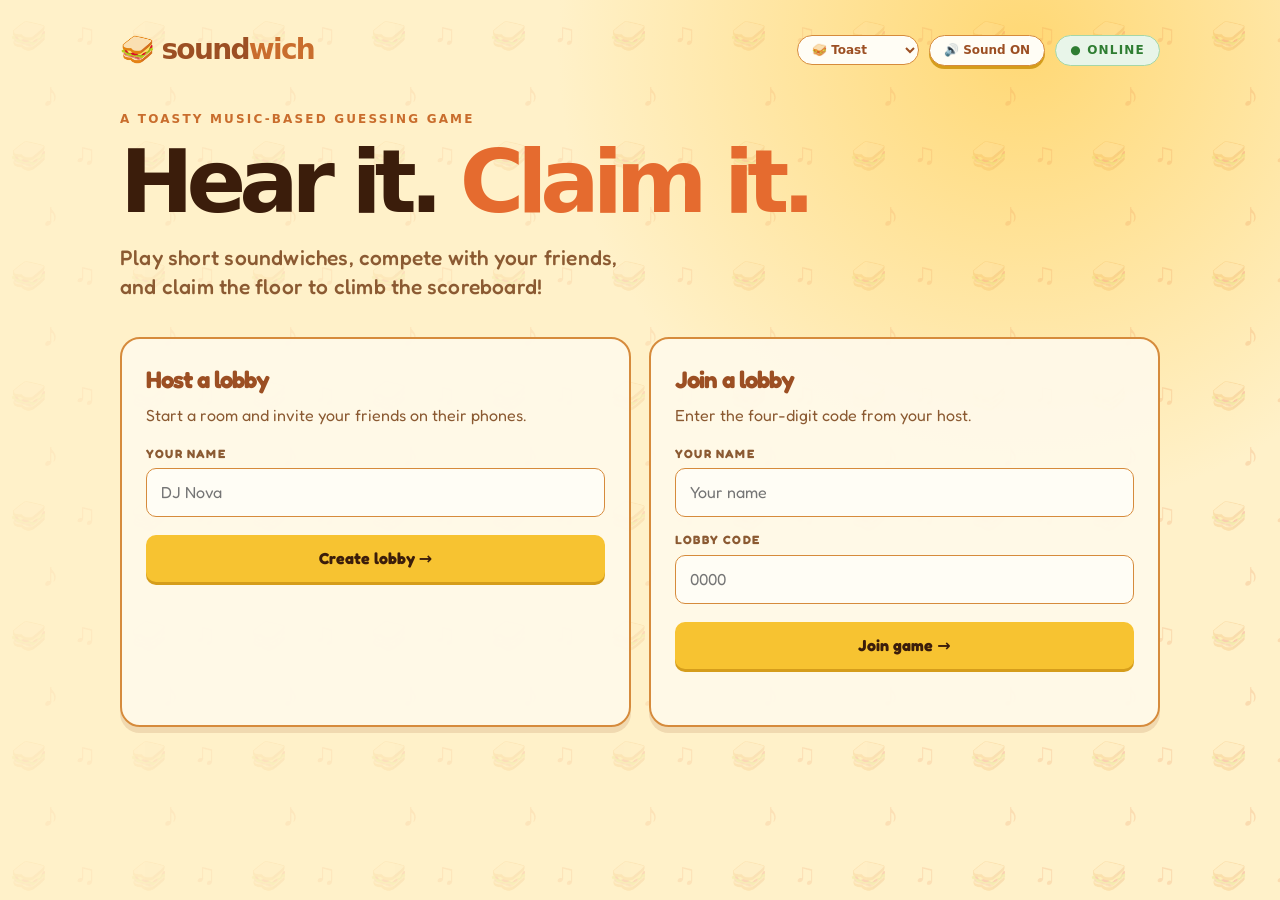
==== commit bc79179d: "Fixed elimination" ====
--- a/static/index.html
+++ b/static/index.html
@@ -3,7 +3,7 @@
 <head>
   <meta charset="utf-8">
   <meta name="viewport" content="width=device-width, initial-scale=1">
-  <title>Soundwich — Toasty Music Guessing</title>
+  <title>Soundwich — Toasty Music-Based Guessing Game</title>
   <!-- Tab icon: sandwich emoji -->
   <link rel="icon" href="data:image/svg+xml,%3Csvg xmlns='http://www.w3.org/2000/svg' viewBox='0 0 100 100'%3E%3Ctext y='.9em' font-size='90'%3E%F0%9F%A5%AA%3C/text%3E%3C/svg%3E">
   <link rel="stylesheet" href="styles.css">
@@ -37,7 +37,7 @@
   <!-- SECTION 1: HOME -->
   <section id="home">
     <div class="hero">
-      <div class="eyebrow">a toasty music guessing game</div>
+      <div class="eyebrow">a toasty music-based guessing game</div>
       <h1>Hear it. <em>Claim it.</em></h1>
       <p>Play short soundwiches, compete with your friends, and claim the floor to climb the scoreboard! </p>
     </div>
@@ -257,6 +257,6 @@
 </main>
 
 <script src="vendor/qrcode.js"></script>
-<script type="module" src="app.js?v=22"></script>
+<script type="module" src="app.js?v=25"></script>
 </body>
 </html>
